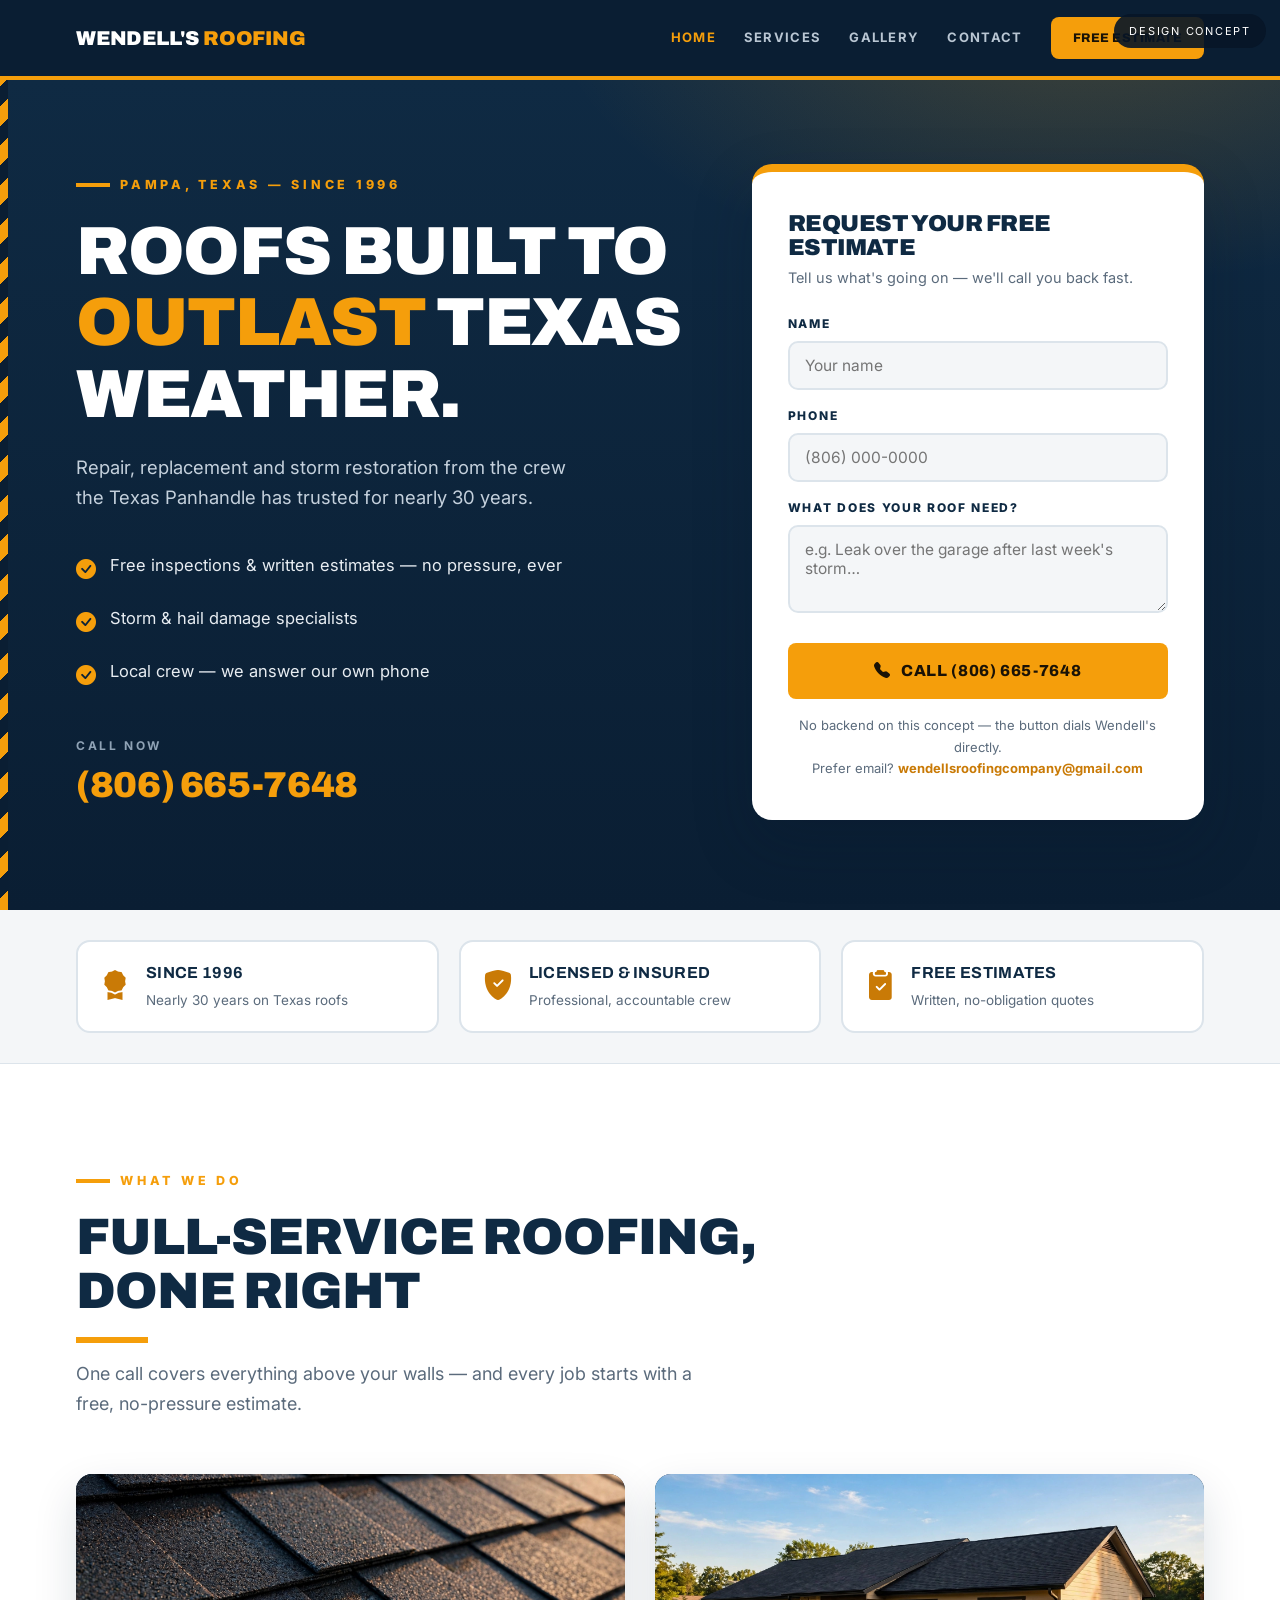
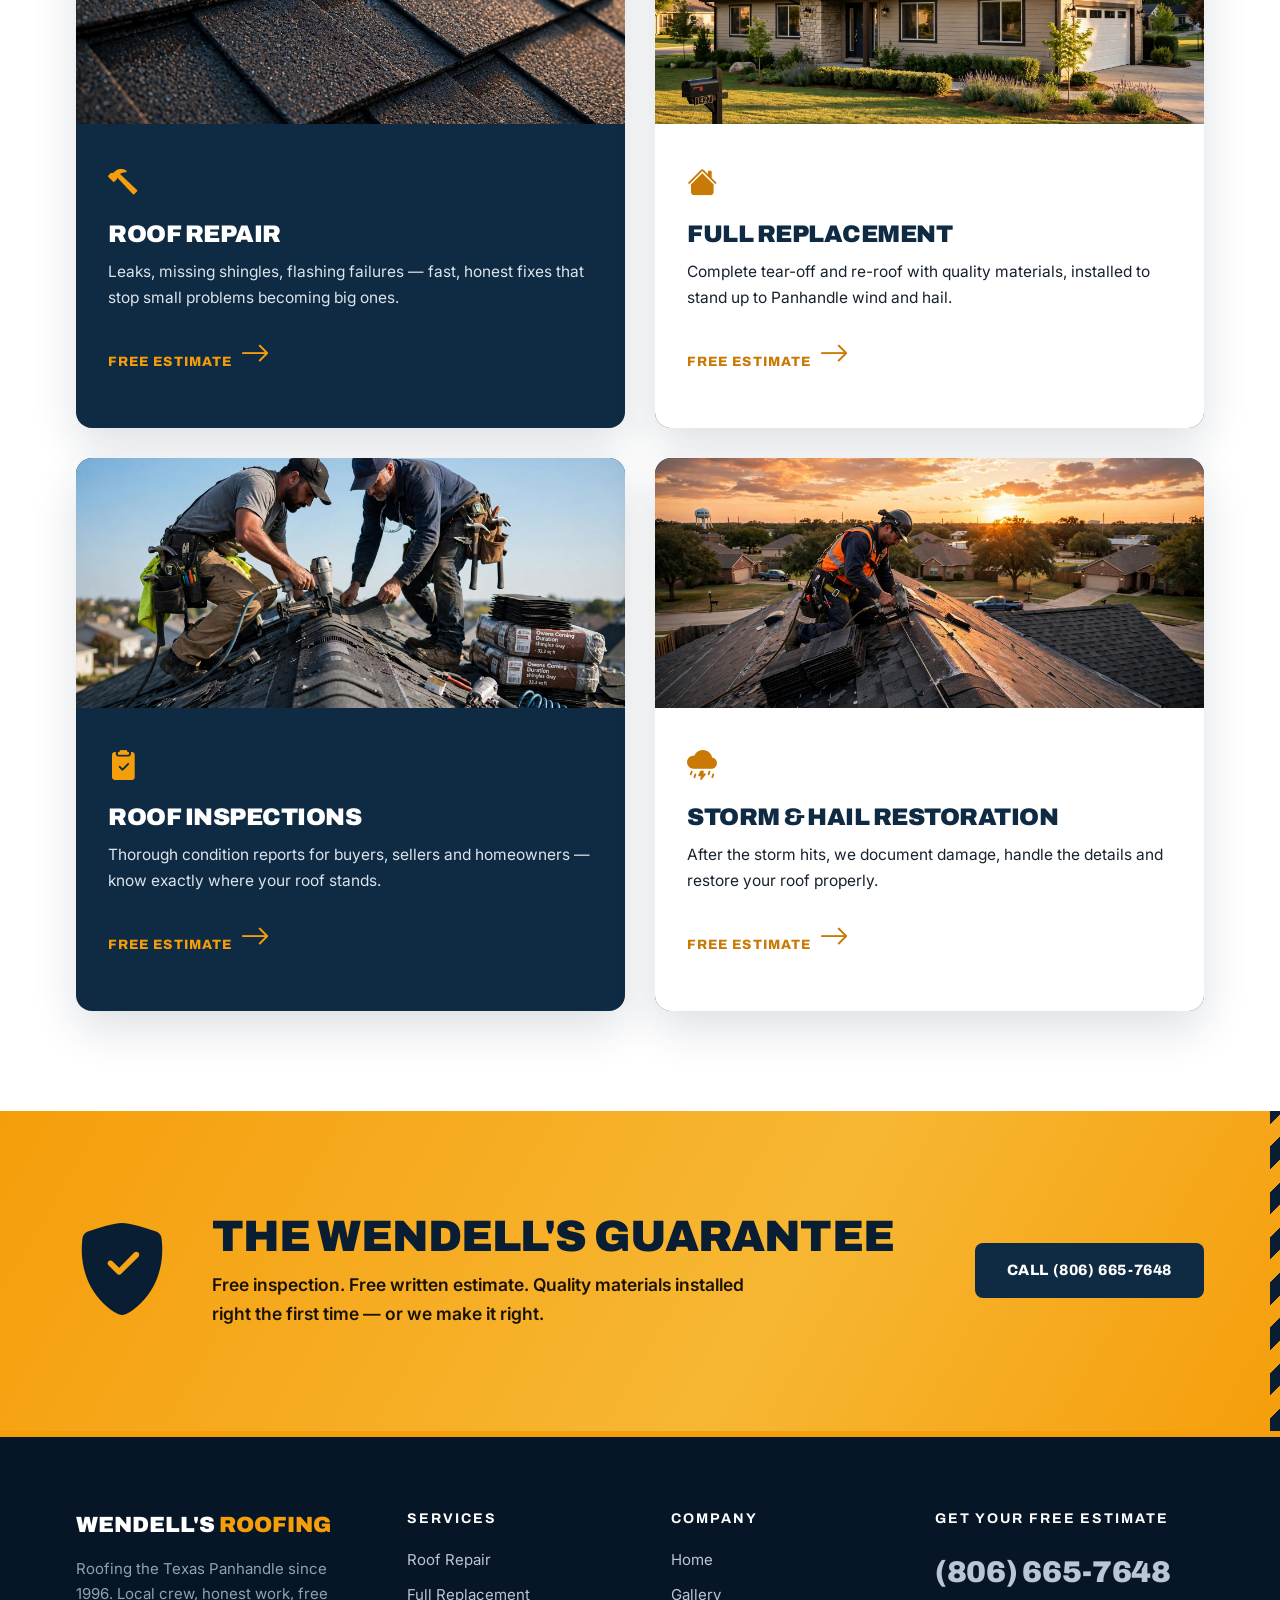
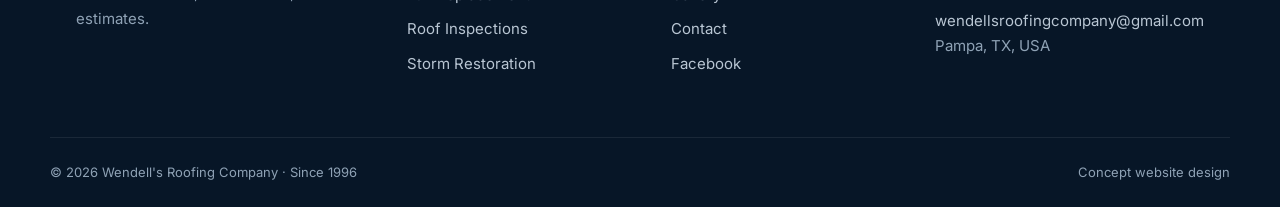
==== index.html @ 269298cd "Demo website concept for Wendell's Roofing (Pampa, TX)" ====
<!DOCTYPE html>
<html lang="en">
<head>
<meta charset="UTF-8">
<meta name="viewport" content="width=device-width, initial-scale=1.0">
<title>Wendell's Roofing Company — Roofing Contractor in Pampa, TX</title>
<meta name="description" content="Wendell's Roofing Company in Pampa, TX — roof repair, replacement, inspections and storm restoration since 1996. Free estimates. Call (806) 665-7648.">
<link rel="preconnect" href="https://fonts.googleapis.com">
<link rel="preconnect" href="https://fonts.gstatic.com" crossorigin>
<link href="https://fonts.googleapis.com/css2?family=Archivo:wght@700;800;900&family=Inter:wght@400;500;600;700&display=swap" rel="stylesheet">
<link rel="stylesheet" href="https://cdn.jsdelivr.net/npm/bootstrap-icons@1.11.3/font/bootstrap-icons.min.css">
<link rel="stylesheet" href="styles.css">
</head>
<body>
<div class="concept">Design concept</div>

<header class="site">
  <div class="wrap topbar">
    <a class="brand" href="index.html">Wendell's <em>Roofing</em></a>
    <button class="nav-toggle" id="navToggle" aria-label="Open menu" aria-expanded="false" aria-controls="siteNav"><i class="bi bi-list"></i></button>
    <nav id="siteNav">
      <a class="page active" href="index.html">Home</a>
      <a class="page" href="services.html">Services</a>
      <a class="page" href="gallery.html">Gallery</a>
      <a class="page" href="contact.html">Contact</a>
      <a class="btn small" href="tel:+18066657648">Free Estimate</a>
    </nav>
  </div>
</header>

<section class="lead-hero">
  <div class="wrap lead-grid">
    <div>
      <span class="kicker">Pampa, Texas — Since 1996</span>
      <h1>Roofs built to <span class="hl">outlast</span> Texas weather.</h1>
      <p class="sub">Repair, replacement and storm restoration from the crew the Texas Panhandle has trusted for nearly 30 years.</p>
      <ul class="hero-points">
        <li><i class="bi bi-check-circle-fill"></i> Free inspections &amp; written estimates — no pressure, ever</li>
        <li><i class="bi bi-check-circle-fill"></i> Storm &amp; hail damage specialists</li>
        <li><i class="bi bi-check-circle-fill"></i> Local crew — we answer our own phone</li>
      </ul>
      <div class="hero-phone">
        <div><div class="lbl">Call now</div><a class="num" href="tel:+18066657648">(806) 665-7648</a></div>
      </div>
    </div>
    <div class="est-panel">
      <h3>Request your free estimate</h3>
      <p class="epsub">Tell us what's going on — we'll call you back fast.</p>
      <label for="fname">Name</label>
      <input id="fname" type="text" placeholder="Your name" autocomplete="name">
      <label for="fphone">Phone</label>
      <input id="fphone" type="tel" placeholder="(806) 000-0000" autocomplete="tel">
      <label for="fmsg">What does your roof need?</label>
      <textarea id="fmsg" placeholder="e.g. Leak over the garage after last week's storm…"></textarea>
      <a class="btn block" href="tel:+18066657648"><i class="bi bi-telephone-fill" style="margin-right:10px"></i>Call (806) 665-7648</a>
      <p class="fine">No backend on this concept — the button dials Wendell's directly.<br>Prefer email? <a href="mailto:wendellsroofingcompany@gmail.com">wendellsroofingcompany@gmail.com</a></p>
    </div>
  </div>
</section>

<div class="badges">
  <div class="wrap">
    <div class="badge"><i class="bi bi-award-fill"></i><div><b>Since 1996</b><span>Nearly 30 years on Texas roofs</span></div></div>
    <div class="badge"><i class="bi bi-shield-fill-check"></i><div><b>Licensed &amp; insured</b><span>Professional, accountable crew</span></div></div>
    <div class="badge"><i class="bi bi-clipboard2-check-fill"></i><div><b>Free estimates</b><span>Written, no-obligation quotes</span></div></div>
  </div>
</div>

<section class="sec">
  <div class="wrap">
    <div class="sec-head">
      <span class="kicker">What we do</span>
      <h2>Full-service roofing, done right</h2>
      <p>One call covers everything above your walls — and every job starts with a free, no-pressure estimate.</p>
    </div>
    <div class="svc-grid">
      <div class="svc-block">
        <div class="pic"><img src="images/shingles.webp" alt="Close-up of new architectural shingles"></div>
        <div class="txt"><i class="bi bi-hammer"></i><h3>Roof Repair</h3><p>Leaks, missing shingles, flashing failures — fast, honest fixes that stop small problems becoming big ones.</p><a class="go" href="tel:+18066657648">Free estimate <i class="bi bi-arrow-right"></i></a></div>
      </div>
      <div class="svc-block">
        <div class="pic"><img src="images/finished.webp" alt="Finished roof on a suburban home"></div>
        <div class="txt"><i class="bi bi-house-fill"></i><h3>Full Replacement</h3><p>Complete tear-off and re-roof with quality materials, installed to stand up to Panhandle wind and hail.</p><a class="go" href="tel:+18066657648">Free estimate <i class="bi bi-arrow-right"></i></a></div>
      </div>
      <div class="svc-block">
        <div class="pic"><img src="images/crew.webp" alt="Wendell's roofing crew at work"></div>
        <div class="txt"><i class="bi bi-clipboard2-check-fill"></i><h3>Roof Inspections</h3><p>Thorough condition reports for buyers, sellers and homeowners — know exactly where your roof stands.</p><a class="go" href="tel:+18066657648">Free estimate <i class="bi bi-arrow-right"></i></a></div>
      </div>
      <div class="svc-block">
        <div class="pic"><img src="images/hero.webp" alt="Roofer installing shingles at sunset"></div>
        <div class="txt"><i class="bi bi-cloud-lightning-rain-fill"></i><h3>Storm &amp; Hail Restoration</h3><p>After the storm hits, we document damage, handle the details and restore your roof properly.</p><a class="go" href="tel:+18066657648">Free estimate <i class="bi bi-arrow-right"></i></a></div>
      </div>
    </div>
  </div>
</section>

<section class="guarantee">
  <div class="wrap">
    <i class="bi bi-shield-fill-check"></i>
    <div>
      <h2>The Wendell's guarantee</h2>
      <p>Free inspection. Free written estimate. Quality materials installed right the first time — or we make it right.</p>
    </div>
    <a class="btn navy" href="tel:+18066657648">Call (806) 665-7648</a>
  </div>
</section>

<footer class="site">
  <div class="wrap fgrid">
    <div>
      <div class="fbrand">Wendell's <em>Roofing</em></div>
      <p>Roofing the Texas Panhandle since 1996. Local crew, honest work, free estimates.</p>
    </div>
    <div>
      <h4>Services</h4>
      <ul>
        <li><a href="services.html">Roof Repair</a></li>
        <li><a href="services.html">Full Replacement</a></li>
        <li><a href="services.html">Roof Inspections</a></li>
        <li><a href="services.html">Storm Restoration</a></li>
      </ul>
    </div>
    <div>
      <h4>Company</h4>
      <ul>
        <li><a href="index.html">Home</a></li>
        <li><a href="gallery.html">Gallery</a></li>
        <li><a href="contact.html">Contact</a></li>
        <li><a href="https://www.facebook.com/WendellsRoofingCompany/" target="_blank" rel="noopener">Facebook</a></li>
      </ul>
    </div>
    <div>
      <h4>Get your free estimate</h4>
      <a class="ffone" href="tel:+18066657648">(806) 665-7648</a>
      <p style="margin-top:12px"><a href="mailto:wendellsroofingcompany@gmail.com">wendellsroofingcompany@gmail.com</a><br>Pampa, TX, USA</p>
    </div>
  </div>
  <div class="wrap copy">
    <span>© 2026 Wendell's Roofing Company · Since 1996</span>
    <span>Concept website design</span>
  </div>
</footer>
<script>
(function(){
  var btn=document.getElementById('navToggle'),nav=document.getElementById('siteNav');
  if(btn&&nav){btn.addEventListener('click',function(){
    var open=nav.classList.toggle('open');
    btn.setAttribute('aria-expanded',open?'true':'false');
    btn.setAttribute('aria-label',open?'Close menu':'Open menu');
  });}
})();
</script>
</body>
</html>
---- styles.css ----
/* Wendell's Roofing Company — LEAD-GEN layout v2
   Trades lane: deep navy #0F2A43 + amber #F59E0B + white | Archivo (black) + Inter */
:root{
  --navy:#0F2A43;
  --navy-deep:#0A1E33;
  --navy-ink:#071627;
  --amber:#F59E0B;
  --amber-deep:#C97A06;
  --light:#F4F6F8;
  --white:#FFFFFF;
  --ink:#17222E;
  --muted:#5B6B7C;
  --line:#DCE4EB;
  --shadow:0 24px 60px rgba(7,22,39,.22);
  --radius:16px;
  --font-display:'Archivo',system-ui,sans-serif;
  --font-body:'Inter',system-ui,-apple-system,sans-serif;
}
*{margin:0;padding:0;box-sizing:border-box}
html{scroll-behavior:smooth}
body{font-family:var(--font-body);background:var(--white);color:var(--ink);
  font-size:16.5px;line-height:1.65;-webkit-font-smoothing:antialiased;
  overflow-x:hidden;overflow-x:clip}
h1,h2,h3{font-family:var(--font-display);font-weight:900;letter-spacing:-.02em;line-height:1.05;text-transform:uppercase}
a{color:inherit}
img{display:block;max-width:100%}
.wrap{max-width:1180px;margin:0 auto;padding:0 26px}

/* concept badge */
.concept{position:fixed;top:14px;right:14px;z-index:200;background:rgba(7,22,39,.9);color:#fff;
  font-size:11px;letter-spacing:.16em;text-transform:uppercase;padding:8px 15px;border-radius:999px}

/* ---------- header : dark navy bar ---------- */
header.site{position:sticky;top:0;z-index:100;background:var(--navy-deep);border-bottom:4px solid var(--amber)}
.topbar{display:flex;align-items:center;justify-content:space-between;height:76px}
.brand{font-family:var(--font-display);font-size:20px;font-weight:900;text-decoration:none;
  letter-spacing:-.01em;color:#fff;text-transform:uppercase}
.brand em{font-style:normal;color:var(--amber)}
.topbar nav{display:flex;gap:28px;align-items:center}
.topbar nav a.page{text-decoration:none;font-size:13px;font-weight:700;letter-spacing:.1em;
  color:#B9C6D3;text-transform:uppercase}
.topbar nav a.page:hover{color:#fff}
.topbar nav a.page.active{color:var(--amber)}
/* hamburger: desktop-hidden, mobile-only */
.nav-toggle{display:none}
.btn{display:inline-block;background:var(--amber);color:#1A1206;text-decoration:none;font-weight:800;
  font-family:var(--font-display);font-size:15px;padding:15px 32px;border-radius:8px;letter-spacing:.04em;
  text-transform:uppercase;border:none;cursor:pointer;
  transition:transform .2s,box-shadow .2s,background .2s}
.btn:hover{background:var(--amber-deep);color:#fff;transform:translateY(-2px);box-shadow:0 12px 26px rgba(0,0,0,.3)}
.btn.navy{background:var(--navy);color:#fff}
.btn.navy:hover{background:var(--navy-deep)}
.btn.ghost{background:transparent;color:#fff;border:2px solid rgba(255,255,255,.5)}
.btn.ghost:hover{border-color:var(--amber);color:var(--amber);background:transparent;box-shadow:none}
.btn.small{padding:11px 22px;font-size:12.5px}
.btn.block{width:100%;text-align:center}

/* ---------- lead-gen split hero ---------- */
.lead-hero{background:
  radial-gradient(900px 480px at 85% -10%,rgba(245,158,11,.22),transparent 60%),
  linear-gradient(180deg,var(--navy) 0%,var(--navy-deep) 100%);
  color:#fff;padding:84px 0 90px;position:relative;overflow:hidden}
.lead-hero::before{content:"";position:absolute;top:0;bottom:0;left:0;width:8px;
  background:repeating-linear-gradient(-45deg,var(--amber) 0 14px,var(--navy-deep) 14px 28px)}
.lead-grid{display:grid;grid-template-columns:1.15fr .85fr;gap:64px;align-items:center}
@media(max-width:940px){.lead-grid{grid-template-columns:1fr;gap:48px}}
.kicker{display:inline-flex;align-items:center;gap:10px;font-size:12.5px;font-weight:800;
  letter-spacing:.3em;text-transform:uppercase;color:var(--amber);margin-bottom:20px}
.kicker::before{content:"";width:34px;height:4px;background:var(--amber);display:inline-block}
.lead-hero h1{font-size:clamp(40px,5.4vw,68px);margin-bottom:22px;color:#fff}
.lead-hero h1 .hl{color:var(--amber)}
.lead-hero .sub{font-size:18.5px;color:#C4D0DC;max-width:520px;margin-bottom:30px}
.hero-points{list-style:none;margin-bottom:34px}
.hero-points li{display:flex;gap:14px;align-items:flex-start;padding:9px 0;font-size:16.5px;color:#E8EDF2}
.hero-points .bi{color:var(--amber);font-size:20px;flex:none;margin-top:2px}
.hero-phone{display:flex;align-items:center;gap:16px}
.hero-phone .lbl{font-size:12px;letter-spacing:.22em;text-transform:uppercase;color:#8FA2B5;font-weight:700}
.hero-phone a.num{font-family:var(--font-display);font-weight:900;font-size:clamp(26px,3vw,36px);
  color:var(--amber);text-decoration:none;letter-spacing:-.01em}
.hero-phone a.num:hover{color:#fff}

/* estimate panel */
.est-panel{background:#fff;color:var(--ink);border-radius:20px;padding:40px 36px;box-shadow:var(--shadow);
  border-top:8px solid var(--amber);position:relative}
.est-panel h3{font-size:23px;color:var(--navy);margin-bottom:6px}
.est-panel .epsub{font-size:14.5px;color:var(--muted);margin-bottom:24px}
.est-panel label{display:block;font-size:12px;font-weight:800;letter-spacing:.14em;text-transform:uppercase;
  color:var(--navy);margin:16px 0 7px}
.est-panel input,.est-panel textarea{width:100%;border:2px solid var(--line);border-radius:10px;
  padding:13px 15px;font-size:15.5px;font-family:var(--font-body);color:var(--ink);background:var(--light)}
.est-panel input:focus,.est-panel textarea:focus{outline:none;border-color:var(--amber);background:#fff}
.est-panel textarea{resize:vertical;min-height:88px}
.est-panel .btn{margin-top:22px;font-size:16px}
.est-panel .fine{margin-top:16px;font-size:13px;color:var(--muted);text-align:center}
.est-panel .fine a{color:var(--amber-deep);font-weight:700;text-decoration:none}

/* ---------- trust badge row ---------- */
.badges{background:var(--light);border-bottom:1px solid var(--line);padding:30px 0}
.badges .wrap{display:grid;grid-template-columns:repeat(3,1fr);gap:20px}
@media(max-width:720px){.badges .wrap{grid-template-columns:1fr}}
.badge{display:flex;align-items:center;gap:16px;background:#fff;border:2px solid var(--line);
  border-radius:14px;padding:18px 22px}
.badge .bi{font-size:30px;color:var(--amber-deep);flex:none}
.badge b{display:block;font-family:var(--font-display);font-size:16px;color:var(--navy);
  text-transform:uppercase;letter-spacing:.02em}
.badge span{font-size:13.5px;color:var(--muted)}

/* ---------- section scaffolding (left-aligned) ---------- */
.sec{padding:100px 0}
.sec-head{max-width:760px;margin-bottom:56px}
.sec-head h2{font-size:clamp(32px,4vw,52px);color:var(--navy);margin-bottom:16px}
.sec-head h2::after{content:"";display:block;width:72px;height:6px;background:var(--amber);margin-top:18px}
.sec-head p{color:var(--muted);font-size:18px;max-width:640px}
.sec.alt{background:var(--light)}

/* ---------- home 2x2 image-led service blocks ---------- */
.svc-grid{display:grid;grid-template-columns:1fr 1fr;gap:30px}
@media(max-width:820px){.svc-grid{grid-template-columns:1fr}}
.svc-block{border-radius:var(--radius);overflow:hidden;box-shadow:0 18px 44px rgba(15,42,67,.14);
  display:flex;flex-direction:column;background:var(--navy)}
.svc-block .pic{height:250px;overflow:hidden}
.svc-block .pic img{width:100%;height:100%;object-fit:cover;transition:transform .5s}
.svc-block:hover .pic img{transform:scale(1.05)}
.svc-block .txt{padding:34px 32px;color:#DCE4EB;flex:1}
.svc-block:nth-child(even) .txt{background:var(--white);color:var(--ink)}
.svc-block .txt .bi{font-size:30px;color:var(--amber);margin-bottom:14px;display:block}
.svc-block:nth-child(even) .txt .bi{color:var(--amber-deep)}
.svc-block h3{font-size:24px;margin-bottom:12px;color:#fff}
.svc-block:nth-child(even) h3{color:var(--navy)}
.svc-block p{font-size:15.5px;margin-bottom:20px}
.svc-block .go{display:inline-flex;align-items:center;gap:8px;font-family:var(--font-display);
  font-weight:800;font-size:13.5px;letter-spacing:.08em;text-transform:uppercase;
  color:var(--amber);text-decoration:none}
.svc-block:nth-child(even) .go{color:var(--amber-deep)}
.svc-block .go:hover{gap:12px}

/* ---------- services page: alternating rows + process ---------- */
.proc{background:var(--navy-deep);padding:70px 0}
.proc .wrap{display:grid;grid-template-columns:repeat(4,1fr);gap:26px}
@media(max-width:860px){.proc .wrap{grid-template-columns:1fr 1fr}}
@media(max-width:560px){.proc .wrap{grid-template-columns:1fr}}
.step{color:#DCE4EB}
.step .n{font-family:var(--font-display);font-weight:900;font-size:52px;color:transparent;
  -webkit-text-stroke:2px var(--amber);line-height:1;margin-bottom:12px}
.step b{display:block;font-family:var(--font-display);font-size:17px;text-transform:uppercase;
  color:#fff;margin-bottom:8px;letter-spacing:.03em}
.step p{font-size:14.5px;color:#9FB0C1}
.svc-row{display:grid;grid-template-columns:1fr 1fr;gap:0;margin-bottom:44px;border-radius:var(--radius);
  overflow:hidden;box-shadow:0 18px 44px rgba(15,42,67,.12)}
.svc-row .pic{min-height:340px}
@media(max-width:860px){.svc-row{grid-template-columns:1fr}
.svc-row .pic{min-height:0;height:280px}}
.svc-row .pic img{width:100%;height:100%;object-fit:cover}
.svc-row .txt{padding:52px 48px;background:#fff}
.svc-row:nth-child(even) .txt{background:var(--navy);color:#DCE4EB}
.svc-row .txt .tag{display:inline-block;font-size:12px;font-weight:800;letter-spacing:.24em;
  text-transform:uppercase;color:var(--amber-deep);margin-bottom:14px}
.svc-row:nth-child(even) .txt .tag{color:var(--amber)}
.svc-row h3{font-size:clamp(26px,3vw,36px);color:var(--navy);margin-bottom:16px}
.svc-row:nth-child(even) h3{color:#fff}
.svc-row p{color:var(--muted);font-size:16.5px;margin-bottom:18px}
.svc-row:nth-child(even) p{color:#B9C6D3}
.svc-row ul{margin:0 0 28px 20px;color:var(--muted);font-size:15.5px}
.svc-row:nth-child(even) ul{color:#B9C6D3}
.svc-row ul li{margin-bottom:9px}
.svc-row ul li::marker{color:var(--amber-deep);font-weight:800}

/* ---------- guarantee band ---------- */
.guarantee{background:linear-gradient(120deg,var(--amber) 0%,#F7B733 60%,var(--amber) 100%);
  padding:84px 0;color:#1A1206;position:relative;overflow:hidden}
.guarantee::before{content:"";position:absolute;top:0;bottom:0;right:0;width:10px;
  background:repeating-linear-gradient(-45deg,var(--navy-deep) 0 16px,transparent 16px 32px)}
.guarantee .wrap{display:grid;grid-template-columns:auto 1fr auto;gap:44px;align-items:center}
@media(max-width:860px){.guarantee .wrap{grid-template-columns:1fr;text-align:center}}
.guarantee .bi-shield-fill-check{font-size:92px;color:var(--navy-deep)}
.guarantee h2{font-size:clamp(28px,3.6vw,44px);color:var(--navy-deep);margin-bottom:12px}
.guarantee p{font-size:17.5px;font-weight:600;max-width:560px}

/* ---------- gallery: editorial grid ---------- */
.egal{display:grid;grid-template-columns:1.1fr 1fr;grid-template-rows:340px 340px;gap:24px}
@media(max-width:760px){.egal{grid-template-columns:1fr;grid-template-rows:none}}
.egal figure{border-radius:var(--radius);overflow:hidden;position:relative;box-shadow:0 18px 44px rgba(15,42,67,.14)}
.egal figure.tall{grid-row:span 2}
@media(max-width:760px){.egal figure.tall{grid-row:auto}}
.egal figure.wide{grid-column:1/-1;height:380px}
.egal img{width:100%;height:100%;object-fit:cover;transition:transform .5s}
.egal figure:hover img{transform:scale(1.04)}
.egal figcaption{position:absolute;left:0;right:0;bottom:0;padding:50px 26px 22px;color:#fff;
  font-size:15.5px;font-weight:600;background:linear-gradient(to top,rgba(7,22,39,.82),transparent)}
.egal figcaption b{display:block;font-family:var(--font-display);text-transform:uppercase;
  letter-spacing:.06em;font-size:14px;color:var(--amber);margin-bottom:4px}
.fineprint{text-align:center;color:var(--muted);font-size:13.5px;margin-top:28px;max-width:600px;margin-left:auto;margin-right:auto}

/* ---------- page hero (inner) : slim split ---------- */
.page-hero{background:linear-gradient(120deg,var(--navy) 0%,var(--navy-deep) 100%);color:#fff;
  padding:72px 0;border-bottom:6px solid var(--amber)}
.page-hero .wrap{display:flex;align-items:center;justify-content:space-between;gap:30px;flex-wrap:wrap}
.page-hero h1{font-size:clamp(34px,4.6vw,56px);color:#fff}
.page-hero h1 .hl{color:var(--amber)}
.page-hero p{color:#B9C6D3;font-size:17.5px;max-width:560px;margin-top:14px}
.page-hero .kicker{margin-bottom:14px}

/* ---------- contact split ---------- */
.contact-grid{display:grid;grid-template-columns:1fr 1fr;gap:64px;align-items:start}
@media(max-width:940px){.contact-grid{grid-template-columns:1fr}}
.big-call{font-family:var(--font-display);font-weight:900;font-size:clamp(38px,5vw,58px);
  color:var(--navy);text-decoration:none;letter-spacing:-.02em;line-height:1.1}
.big-call:hover{color:var(--amber-deep)}
.info-row{display:flex;gap:18px;align-items:flex-start;padding:22px 0;border-bottom:2px solid var(--line)}
.info-row:last-child{border:none}
.info-row .bi{font-size:26px;color:var(--amber-deep);flex:none;margin-top:2px}
.info-row b{display:block;font-family:var(--font-display);font-size:15px;text-transform:uppercase;
  letter-spacing:.08em;color:var(--navy);margin-bottom:6px}
.info-row p{color:var(--muted);font-size:16px}
.info-row a.hot{color:var(--amber-deep);font-weight:700;text-decoration:none}
.hours-tbl{width:100%;font-size:15.5px;margin-top:6px}
.hours-tbl div{display:flex;justify-content:space-between;padding:8px 0;border-bottom:1px dashed var(--line)}
.hours-tbl div:last-child{border:none}

/* ---------- sturdy footer ---------- */
footer.site{background:var(--navy-ink);color:#8FA2B5;padding:70px 0 0;font-size:15px;border-top:6px solid var(--amber)}
.fgrid{display:grid;grid-template-columns:1.3fr 1fr 1fr 1.2fr;gap:40px;padding-bottom:50px}
@media(max-width:900px){.fgrid{grid-template-columns:1fr 1fr}}
@media(max-width:560px){.fgrid{grid-template-columns:1fr}}
.fbrand{font-family:var(--font-display);font-size:22px;font-weight:900;color:#fff;
  text-transform:uppercase;margin-bottom:14px}
.fbrand em{font-style:normal;color:var(--amber)}
footer.site h4{font-family:var(--font-display);font-size:14px;letter-spacing:.14em;text-transform:uppercase;
  color:#fff;margin-bottom:18px}
footer.site ul{list-style:none}
footer.site ul li{margin-bottom:10px}
footer.site a{color:#B9C6D3;text-decoration:none}
footer.site a:hover{color:var(--amber)}
.ffone{font-family:var(--font-display);font-weight:900;font-size:30px;color:var(--amber);
  text-decoration:none;letter-spacing:-.01em}
.ffone:hover{color:#fff}
.copy{border-top:1px solid rgba(255,255,255,.08);padding:24px 0;display:flex;
  justify-content:space-between;gap:14px;flex-wrap:wrap;font-size:13px}

.center{text-align:center;margin-top:52px}
/* ---------- mobile (<=768px) : hamburger nav + small fixes ---------- */
@media(max-width:768px){
  .sec{padding:72px 0}
  .est-panel{padding:32px 26px}
  .lead-hero{padding:56px 0 64px}
  .page-hero{padding:54px 0}
  .guarantee{padding:60px 0}
  .kicker{letter-spacing:.18em;font-size:11.5px}
  .lead-hero h1{font-size:clamp(32px,9.5vw,68px)}
  .hero-phone{flex-wrap:wrap;gap:12px}
  /* keep the fixed "Design concept" badge off the hamburger */
  .concept{top:auto;bottom:14px}
  /* show the hamburger, hide the horizontal link row */
  .nav-toggle{display:inline-flex;align-items:center;justify-content:center;
    width:46px;height:46px;flex:none;background:var(--amber);color:#1A1206;border:none;
    border-radius:10px;font-size:26px;cursor:pointer;transition:background .2s,color .2s}
  .nav-toggle:hover{background:var(--amber-deep);color:#fff}
  .topbar nav{display:none}
  /* open state: stacked dropdown panel in navy/amber/white */
  .topbar nav.open{display:flex;position:absolute;top:100%;left:0;right:0;z-index:101;
    flex-direction:column;align-items:stretch;gap:0;background:var(--navy-deep);
    border-bottom:4px solid var(--amber);padding:10px 26px 22px;
    box-shadow:0 30px 50px rgba(7,22,39,.45)}
  .topbar nav.open a.page{display:block;width:100%;min-height:48px;line-height:48px;
    border-bottom:1px solid rgba(255,255,255,.1);font-size:15px;letter-spacing:.12em;color:#DCE4EB}
  .topbar nav.open a.page.active{color:var(--amber)}
  .topbar nav.open a.page:hover{color:#fff}
  .topbar nav.open .btn.small{margin-top:18px;width:100%;text-align:center;
    padding:16px;font-size:15px}
  /* cap gallery image heights so no photo dominates a phone screen */
  .egal figure{height:280px}
  .egal figure.wide{height:300px}
}
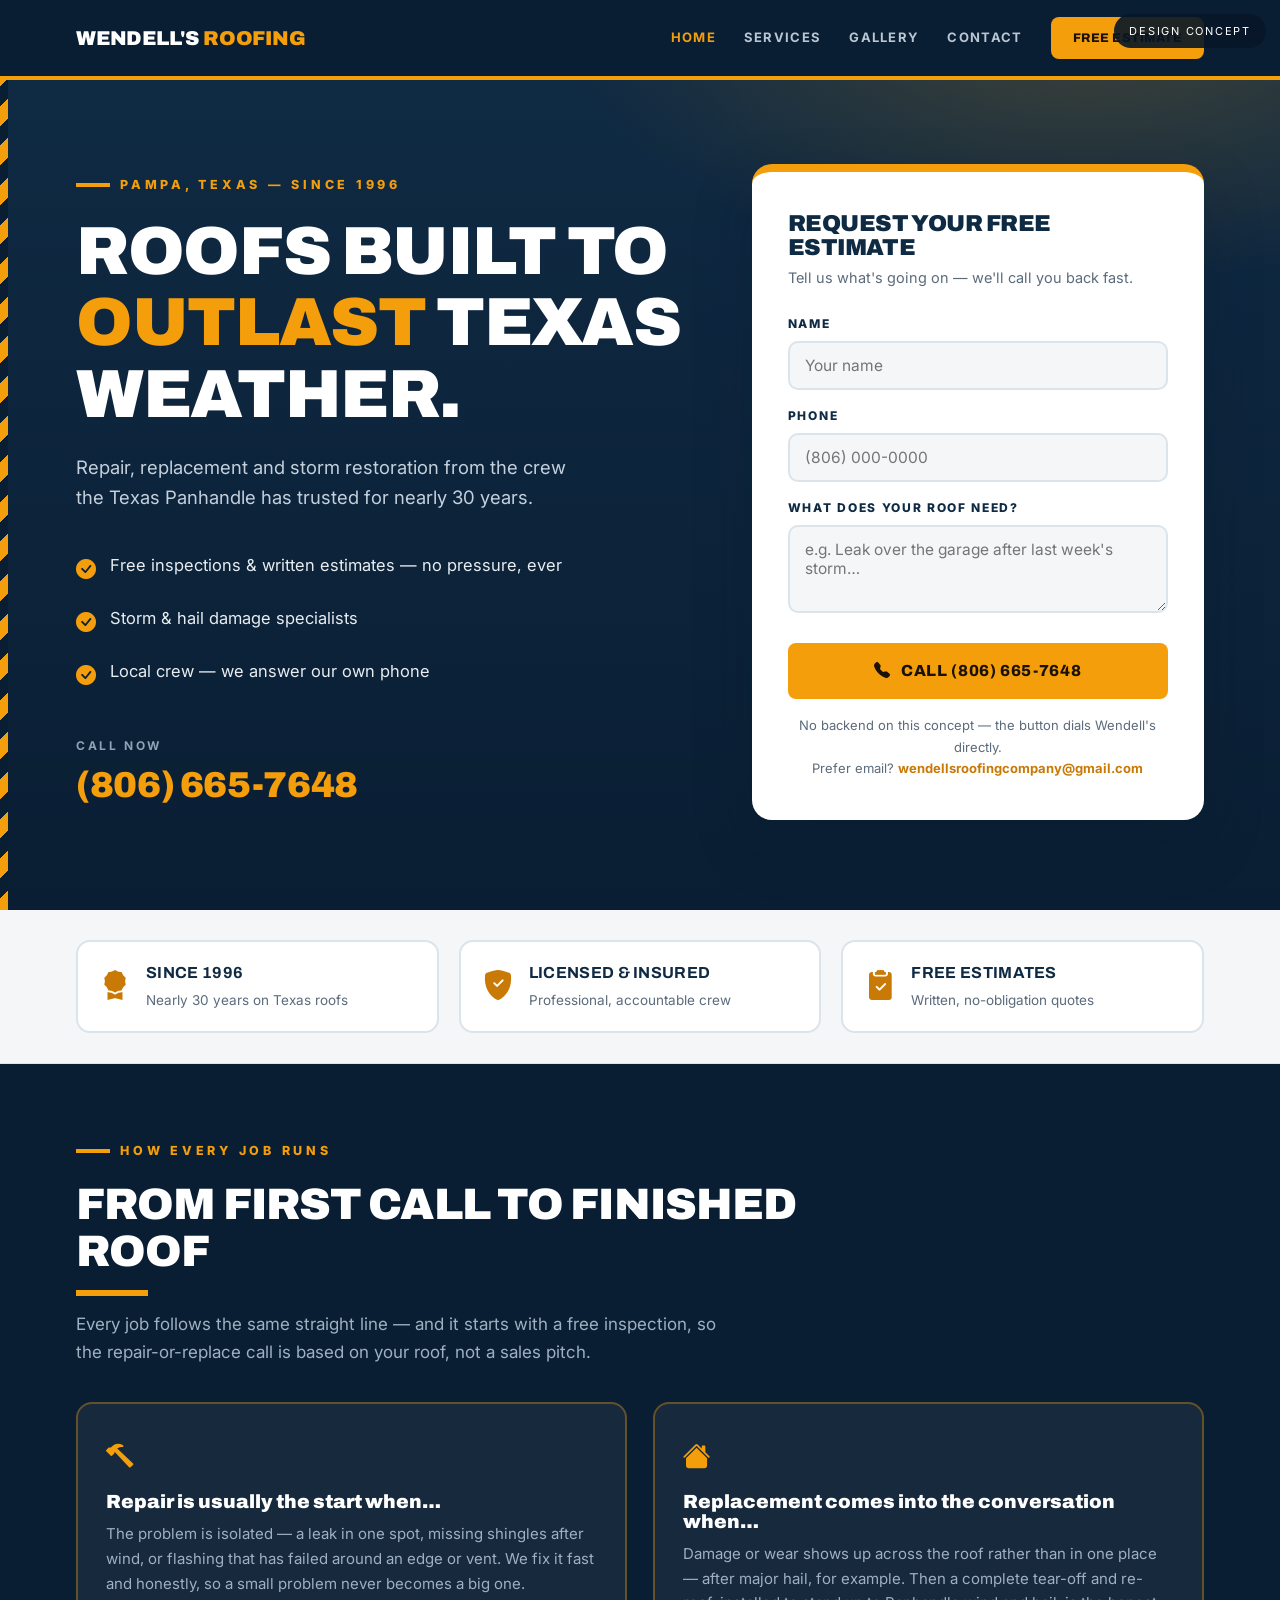
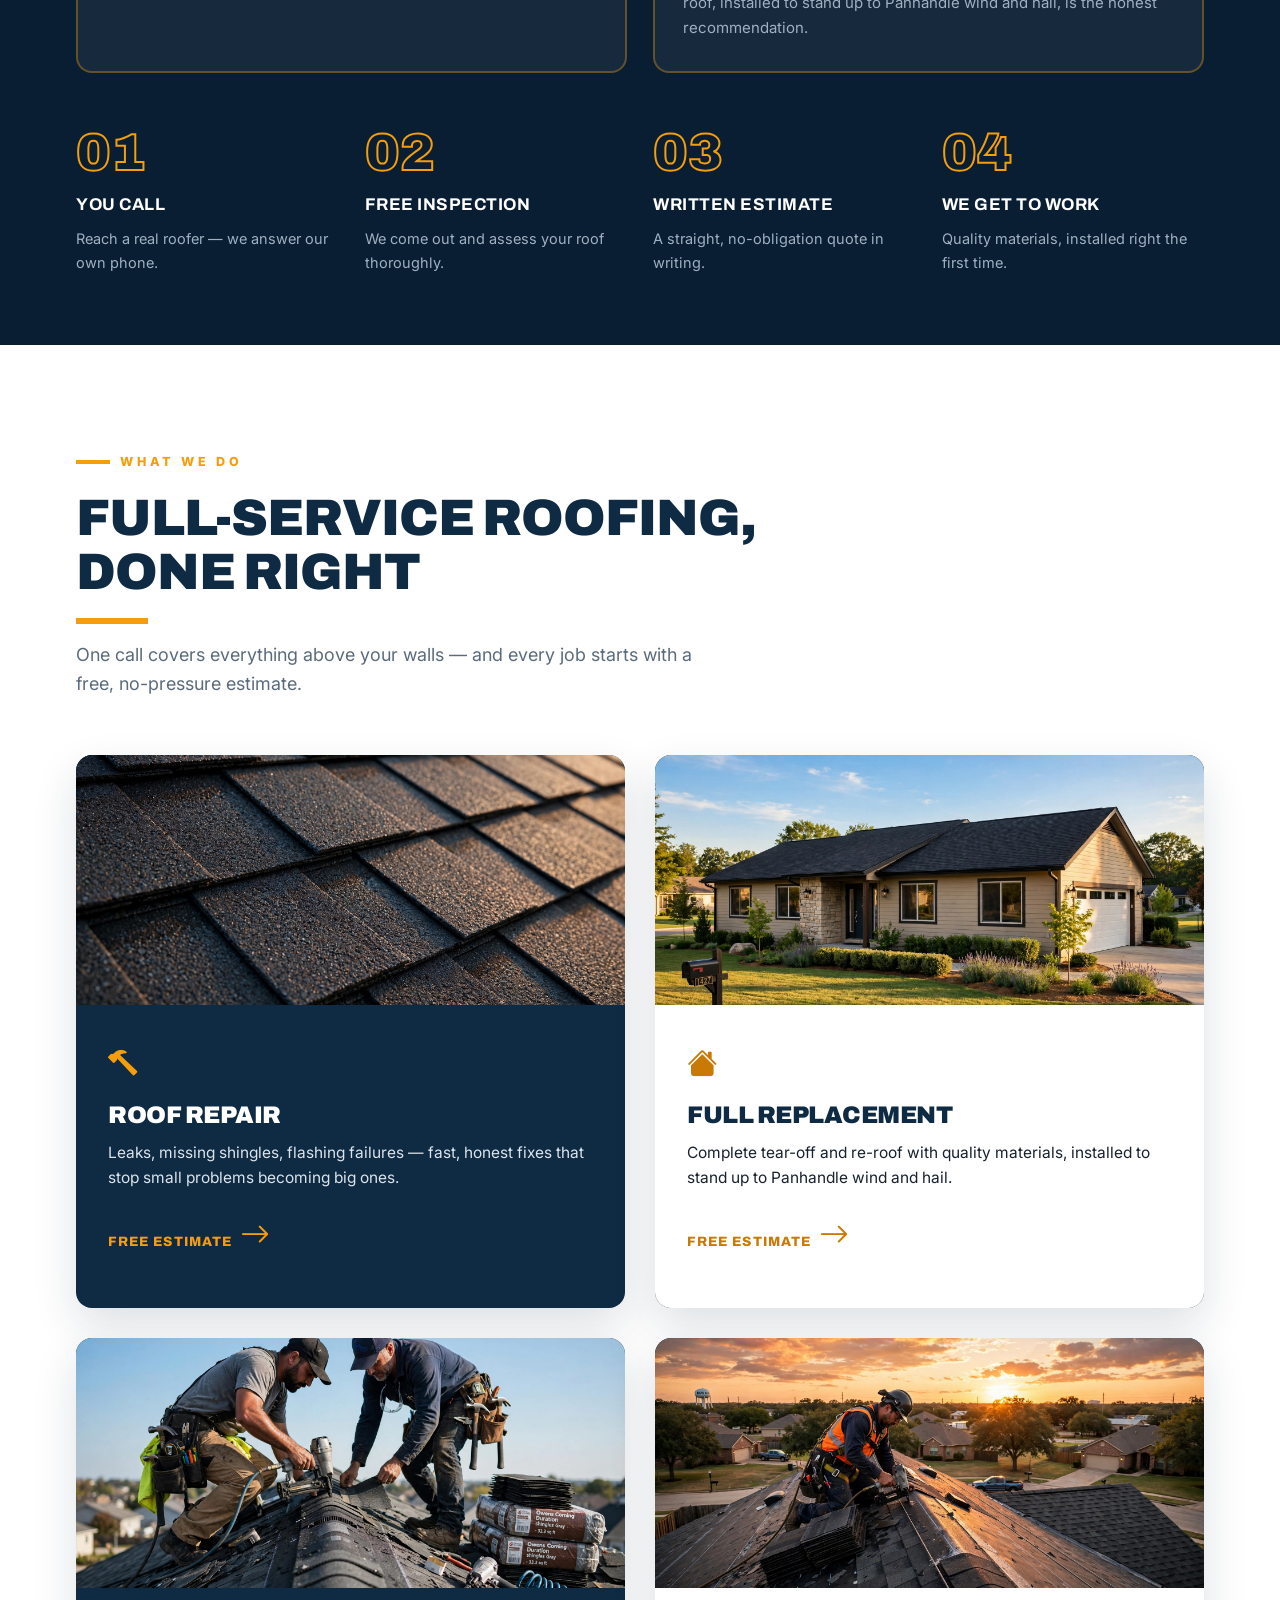
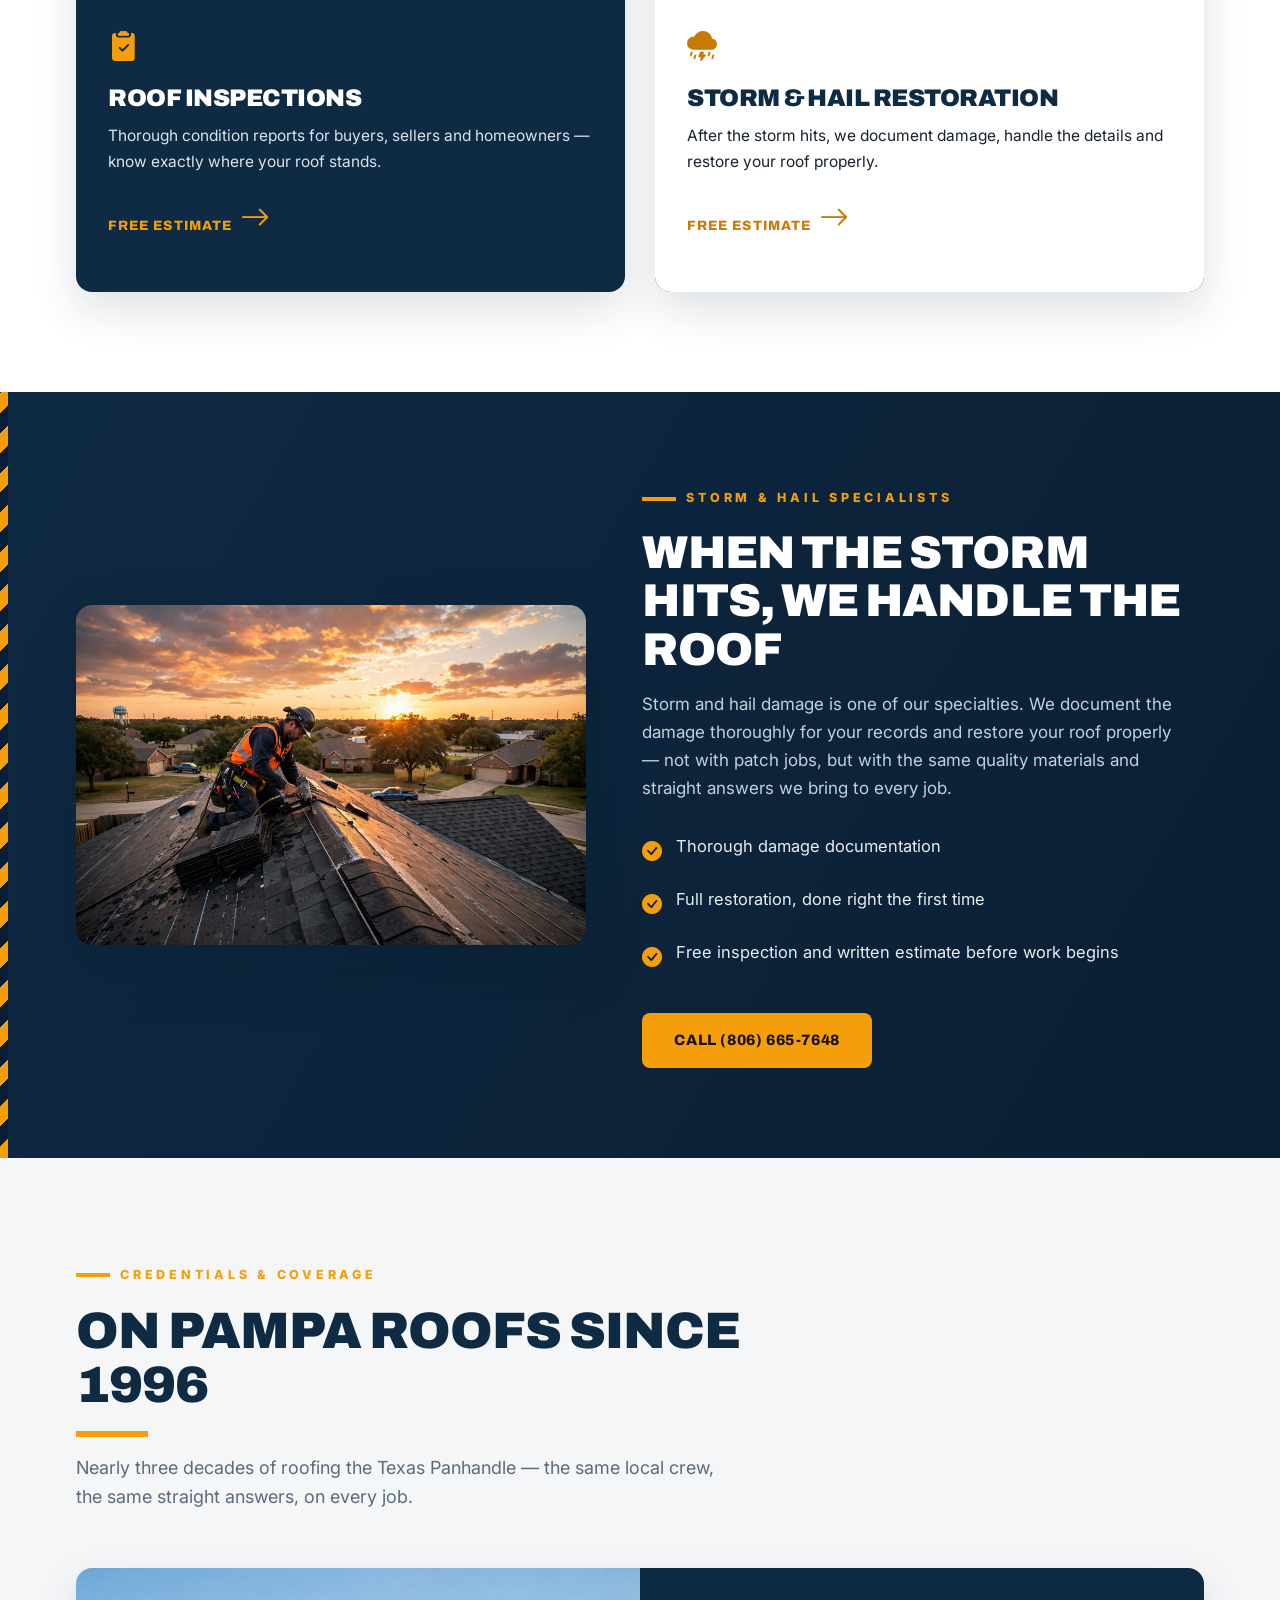
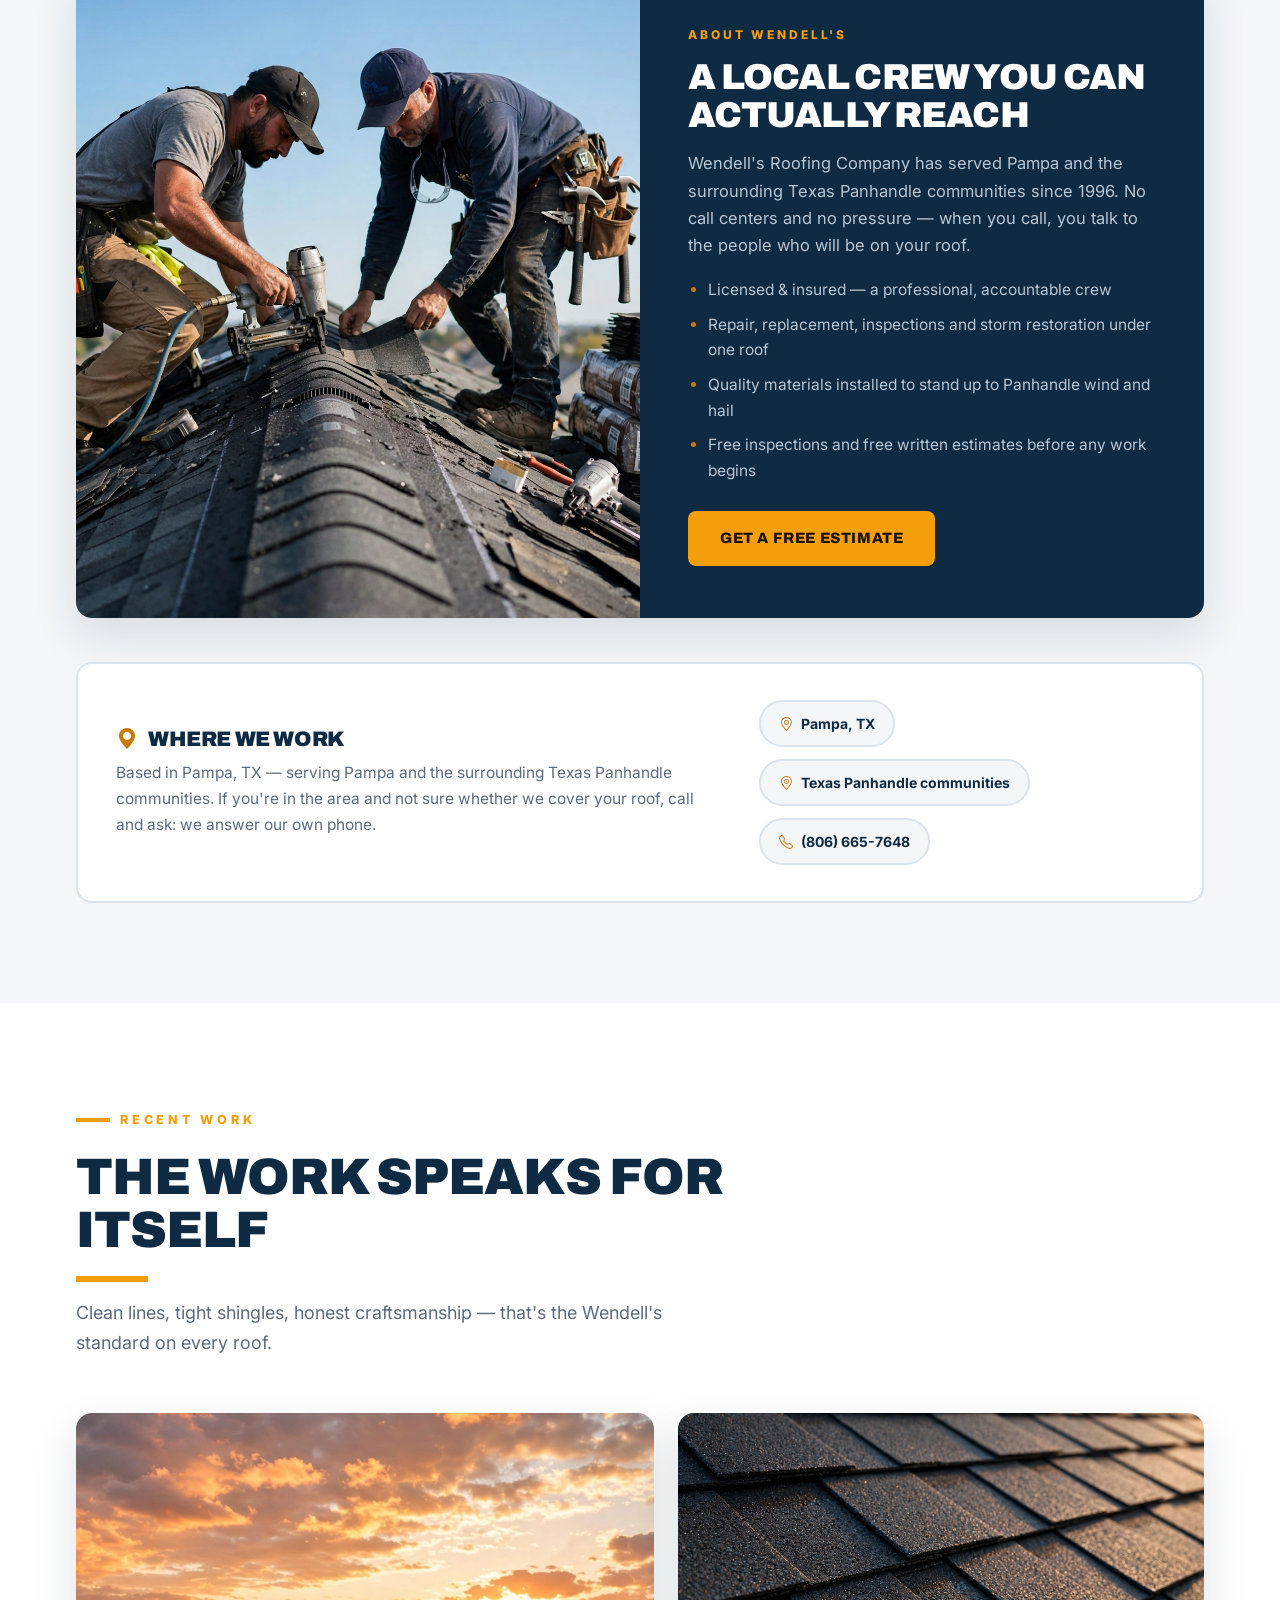
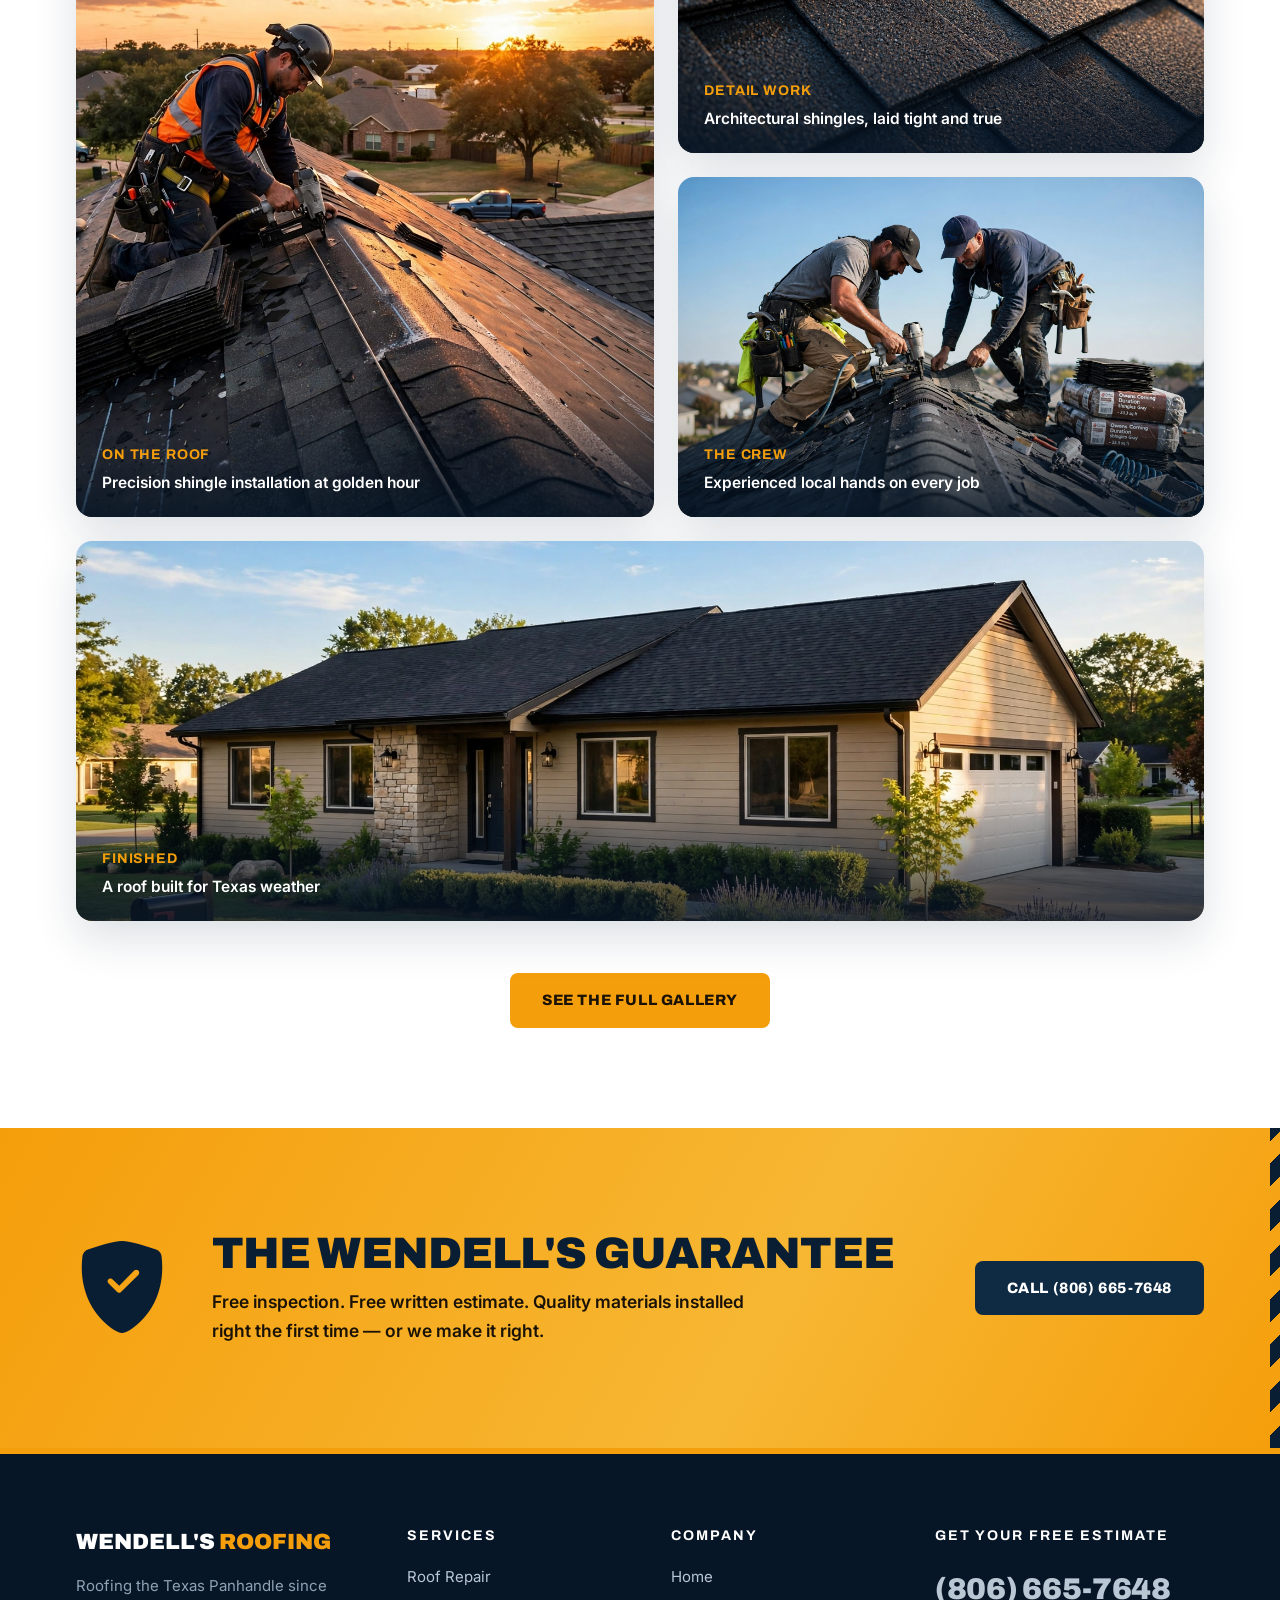
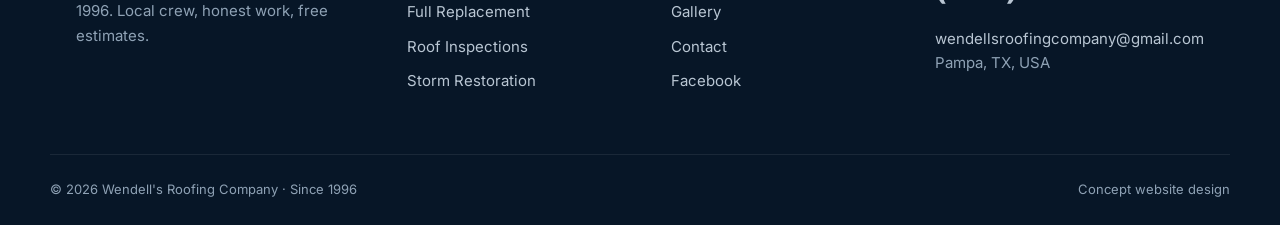
==== commit 19575a6c: "Demo website concept for Wendell's Roofing (Pampa, TX)" ====
--- a/index.html
+++ b/index.html
@@ -66,6 +66,34 @@
   </div>
 </div>
 
+<div class="proc">
+  <div class="wrap proc-intro">
+    <div class="proc-head">
+      <span class="kicker">How every job runs</span>
+      <h2>From first call to finished roof</h2>
+      <p>Every job follows the same straight line — and it starts with a free inspection, so the repair-or-replace call is based on your roof, not a sales pitch.</p>
+    </div>
+    <div class="guide-grid">
+      <div class="guide-card">
+        <i class="bi bi-hammer"></i>
+        <h3>Repair is usually the start when…</h3>
+        <p>The problem is isolated — a leak in one spot, missing shingles after wind, or flashing that has failed around an edge or vent. We fix it fast and honestly, so a small problem never becomes a big one.</p>
+      </div>
+      <div class="guide-card">
+        <i class="bi bi-house-fill"></i>
+        <h3>Replacement comes into the conversation when…</h3>
+        <p>Damage or wear shows up across the roof rather than in one place — after major hail, for example. Then a complete tear-off and re-roof, installed to stand up to Panhandle wind and hail, is the honest recommendation.</p>
+      </div>
+    </div>
+  </div>
+  <div class="wrap">
+    <div class="step"><div class="n">01</div><b>You call</b><p>Reach a real roofer — we answer our own phone.</p></div>
+    <div class="step"><div class="n">02</div><b>Free inspection</b><p>We come out and assess your roof thoroughly.</p></div>
+    <div class="step"><div class="n">03</div><b>Written estimate</b><p>A straight, no-obligation quote in writing.</p></div>
+    <div class="step"><div class="n">04</div><b>We get to work</b><p>Quality materials, installed right the first time.</p></div>
+  </div>
+</div>
+
 <section class="sec">
   <div class="wrap">
     <div class="sec-head">
@@ -91,6 +119,76 @@
         <div class="txt"><i class="bi bi-cloud-lightning-rain-fill"></i><h3>Storm &amp; Hail Restoration</h3><p>After the storm hits, we document damage, handle the details and restore your roof properly.</p><a class="go" href="tel:+18066657648">Free estimate <i class="bi bi-arrow-right"></i></a></div>
       </div>
     </div>
+  </div>
+</section>
+
+<section class="storm-band">
+  <div class="wrap storm-grid">
+    <div class="storm-media"><img src="images/hero.webp" alt="Roofer installing shingles at sunset after storm work"></div>
+    <div class="storm-copy">
+      <span class="kicker">Storm &amp; hail specialists</span>
+      <h2>When the storm hits, we handle the roof</h2>
+      <p>Storm and hail damage is one of our specialties. We document the damage thoroughly for your records and restore your roof properly — not with patch jobs, but with the same quality materials and straight answers we bring to every job.</p>
+      <ul class="hero-points">
+        <li><i class="bi bi-check-circle-fill"></i> Thorough damage documentation</li>
+        <li><i class="bi bi-check-circle-fill"></i> Full restoration, done right the first time</li>
+        <li><i class="bi bi-check-circle-fill"></i> Free inspection and written estimate before work begins</li>
+      </ul>
+      <a class="btn" href="tel:+18066657648">Call (806) 665-7648</a>
+    </div>
+  </div>
+</section>
+
+<section class="sec alt">
+  <div class="wrap">
+    <div class="sec-head">
+      <span class="kicker">Credentials &amp; coverage</span>
+      <h2>On Pampa roofs since 1996</h2>
+      <p>Nearly three decades of roofing the Texas Panhandle — the same local crew, the same straight answers, on every job.</p>
+    </div>
+    <div class="svc-row">
+      <div class="pic"><img src="images/crew.webp" alt="Wendell's roofing crew at work"></div>
+      <div class="txt">
+        <span class="tag">About Wendell's</span>
+        <h3>A local crew you can actually reach</h3>
+        <p>Wendell's Roofing Company has served Pampa and the surrounding Texas Panhandle communities since 1996. No call centers and no pressure — when you call, you talk to the people who will be on your roof.</p>
+        <ul>
+          <li>Licensed &amp; insured — a professional, accountable crew</li>
+          <li>Repair, replacement, inspections and storm restoration under one roof</li>
+          <li>Quality materials installed to stand up to Panhandle wind and hail</li>
+          <li>Free inspections and free written estimates before any work begins</li>
+        </ul>
+        <a class="btn" href="tel:+18066657648">Get a Free Estimate</a>
+      </div>
+    </div>
+    <div class="area-panel">
+      <div>
+        <h3><i class="bi bi-geo-alt-fill"></i> Where we work</h3>
+        <p>Based in Pampa, TX — serving Pampa and the surrounding Texas Panhandle communities. If you're in the area and not sure whether we cover your roof, call and ask: we answer our own phone.</p>
+      </div>
+      <div class="area-tags">
+        <span><i class="bi bi-geo-alt"></i>Pampa, TX</span>
+        <span><i class="bi bi-geo-alt"></i>Texas Panhandle communities</span>
+        <span><i class="bi bi-telephone"></i>(806) 665-7648</span>
+      </div>
+    </div>
+  </div>
+</section>
+
+<section class="sec">
+  <div class="wrap">
+    <div class="sec-head">
+      <span class="kicker">Recent work</span>
+      <h2>The work speaks for itself</h2>
+      <p>Clean lines, tight shingles, honest craftsmanship — that's the Wendell's standard on every roof.</p>
+    </div>
+    <div class="egal">
+      <figure class="tall"><img src="images/hero.webp" alt="Roofer installing shingles at sunset"><figcaption><b>On the roof</b>Precision shingle installation at golden hour</figcaption></figure>
+      <figure><img src="images/shingles.webp" alt="Close-up of new architectural shingles"><figcaption><b>Detail work</b>Architectural shingles, laid tight and true</figcaption></figure>
+      <figure><img src="images/crew.webp" alt="Roofing crew working on a ridge"><figcaption><b>The crew</b>Experienced local hands on every job</figcaption></figure>
+      <figure class="wide"><img src="images/finished.webp" alt="Finished roof on a suburban home"><figcaption><b>Finished</b>A roof built for Texas weather</figcaption></figure>
+    </div>
+    <div class="center"><a class="btn" href="gallery.html">See the Full Gallery</a></div>
   </div>
 </section>
 
--- a/styles.css
+++ b/styles.css
@@ -271,3 +271,42 @@
   .egal figure{height:280px}
   .egal figure.wide{height:300px}
 }
+
+/* ---------- homepage enrichment: FAQ ---------- */
+.faqwrap{max-width:840px}
+.faq-item{border:2px solid var(--line);border-radius:14px;margin-bottom:14px;background:#fff;overflow:hidden}
+.faq-item summary{cursor:pointer;list-style:none;display:flex;justify-content:space-between;align-items:center;gap:18px;padding:20px 24px;font-family:var(--font-display);font-weight:800;font-size:16.5px;text-transform:uppercase;letter-spacing:.02em;color:var(--navy)}
+.faq-item summary::-webkit-details-marker{display:none}
+.faq-item summary .bi{color:var(--amber-deep);font-size:20px;flex:none;transition:transform .25s}
+.faq-item[open ] summary .bi{transform:rotate(45deg)}
+.faq-item .ans{padding:0 24px 22px;color:var(--muted);font-size:15.5px;max-width:680px}
+.faq-item .ans a{color:var(--amber-deep);font-weight:700;text-decoration:none}
+
+/* ---------- diversification: process intro + guidance + storm + area ---------- */
+.proc .wrap.proc-intro{display:block;margin-bottom:54px}
+.proc-head{max-width:760px;margin-bottom:36px}
+.proc-head h2{font-size:clamp(28px,3.6vw,44px);color:#fff;margin-bottom:14px}
+.proc-head h2::after{content:"";display:block;width:72px;height:6px;background:var(--amber);margin-top:16px}
+.proc-head p{color:#9FB0C1;font-size:17px;max-width:640px}
+.guide-grid{display:grid;grid-template-columns:1fr 1fr;gap:26px}
+@media(max-width:820px){.guide-grid{grid-template-columns:1fr}}
+.guide-card{background:rgba(255,255,255,.05);border:2px solid rgba(245,158,11,.35);border-radius:var(--radius);padding:30px 28px;color:#DCE4EB}
+.guide-card .bi{font-size:28px;color:var(--amber);display:block;margin-bottom:12px}
+.guide-card h3{font-size:19px;color:#fff;margin-bottom:10px;text-transform:none;letter-spacing:0}
+.guide-card p{font-size:15px;color:#9FB0C1}
+.storm-band{background:linear-gradient(120deg,var(--navy) 0%,var(--navy-deep) 100%);color:#fff;padding:90px 0;position:relative;overflow:hidden}
+.storm-band::before{content:"";position:absolute;top:0;bottom:0;left:0;width:8px;background:repeating-linear-gradient(-45deg,var(--amber) 0 14px,var(--navy-deep) 14px 28px)}
+.storm-grid{display:grid;grid-template-columns:1fr 1.1fr;gap:56px;align-items:center}
+@media(max-width:900px){.storm-grid{grid-template-columns:1fr}}
+.storm-media img{border-radius:var(--radius);box-shadow:var(--shadow);width:100%;height:100%;object-fit:cover;min-height:320px}
+.storm-copy h2{font-size:clamp(30px,3.8vw,46px);color:#fff;margin-bottom:16px}
+.storm-copy>p{color:#C4D0DC;font-size:17px;margin-bottom:22px;max-width:540px}
+.storm-copy .hero-points{margin-bottom:30px}
+.area-panel{display:grid;grid-template-columns:1.2fr .8fr;gap:36px;align-items:center;background:#fff;border:2px solid var(--line);border-radius:var(--radius);padding:36px 38px}
+@media(max-width:820px){.area-panel{grid-template-columns:1fr}}
+.area-panel h3{font-size:21px;color:var(--navy);margin-bottom:10px}
+.area-panel h3 .bi{color:var(--amber-deep);margin-right:8px}
+.area-panel p{color:var(--muted);font-size:15.5px}
+.area-tags{display:flex;flex-wrap:wrap;gap:12px}
+.area-tags span{display:inline-flex;align-items:center;gap:8px;background:var(--light);border:2px solid var(--line);border-radius:999px;padding:10px 18px;font-weight:700;font-size:14px;color:var(--navy)}
+.area-tags .bi{color:var(--amber-deep)}
